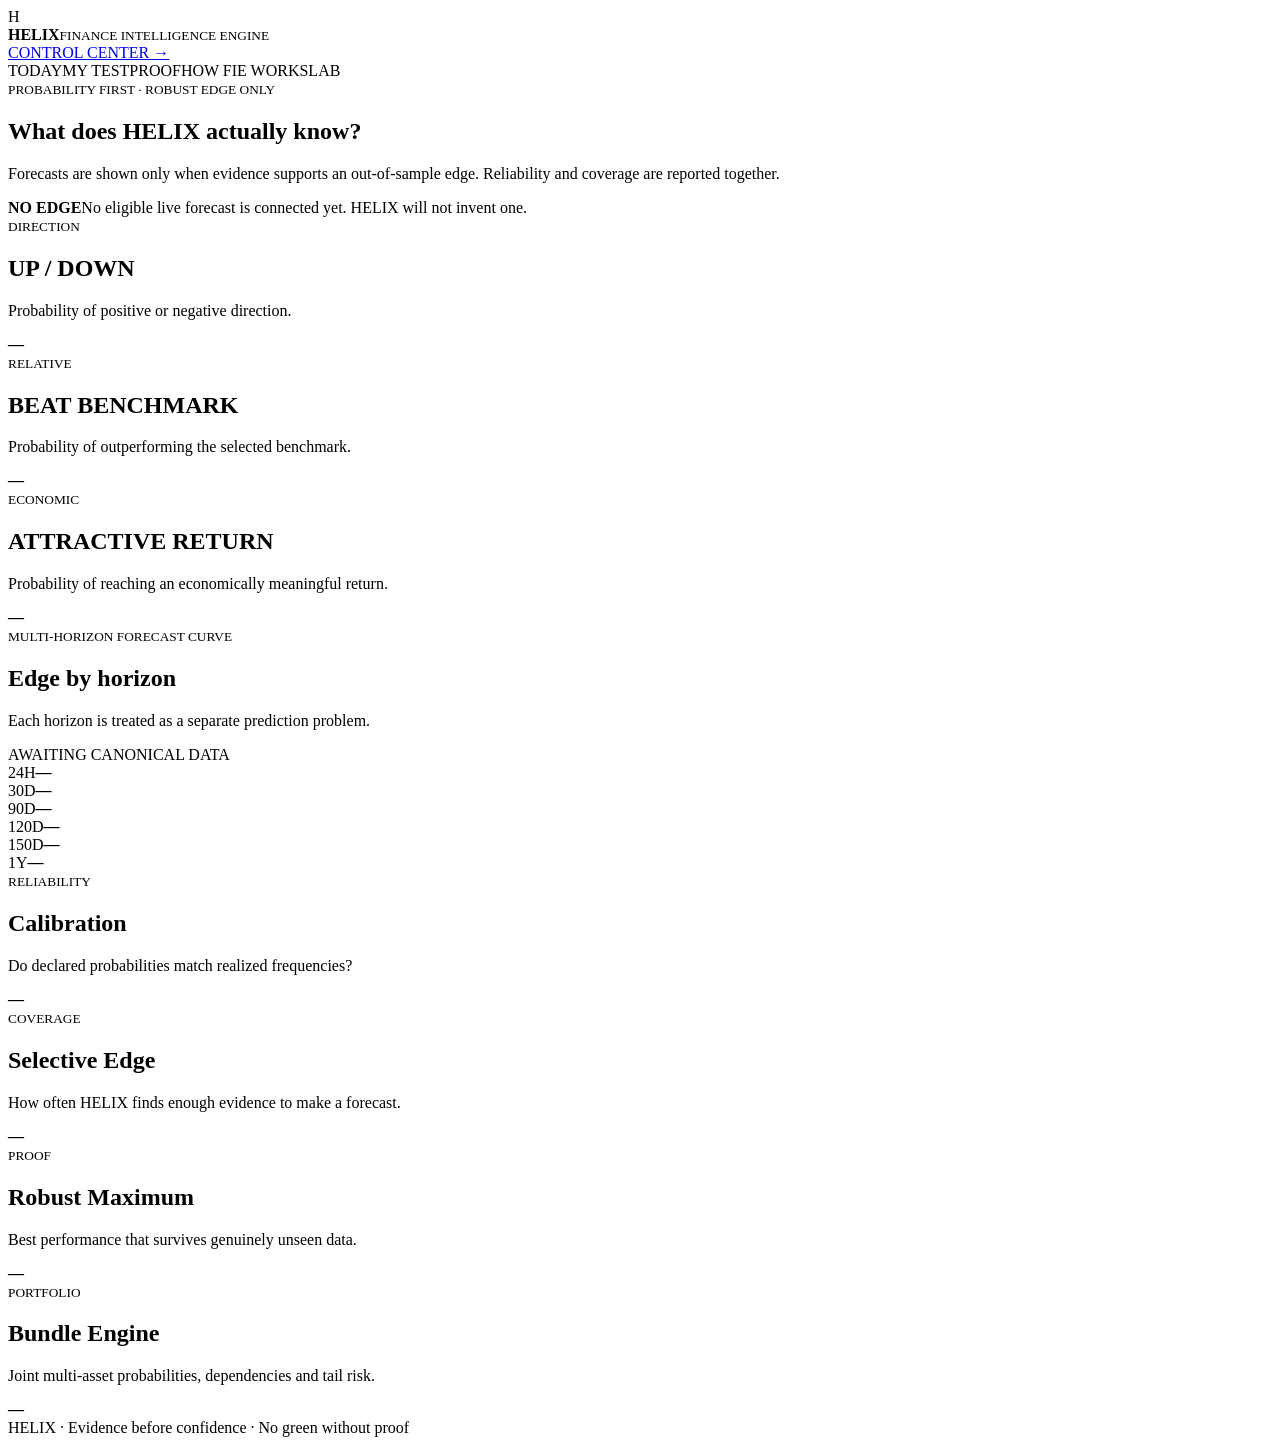
==== index.html @ f45cf0b1 "Bootstrap HELIX FIE front end and control center shell" ====
<!doctype html>
<html lang="en">
<head><meta charset="utf-8"><meta name="viewport" content="width=device-width,initial-scale=1"><meta name="theme-color" content="#05070b"><title>HELIX · FIE</title><link rel="stylesheet" href="/assets/helix.css"></head>
<body>
<div class="shell">
<header><div class="brand"><span class="mark">H</span><div><b>HELIX</b><small>FINANCE INTELLIGENCE ENGINE</small></div></div><a class="control" href="/control/">CONTROL CENTER →</a></header>
<nav><a class="active">TODAY</a><a>MY TEST</a><a>PROOF</a><a>HOW FIE WORKS</a><a>LAB</a></nav>
<main>
<section class="hero"><small>PROBABILITY FIRST · ROBUST EDGE ONLY</small><h1>What does HELIX actually know?</h1><p>Forecasts are shown only when evidence supports an out-of-sample edge. Reliability and coverage are reported together.</p><div class="state"><i></i><div><b>NO EDGE</b><span>No eligible live forecast is connected yet. HELIX will not invent one.</span></div></div></section>
<section class="grid metrics"><article><small>DIRECTION</small><h2>UP / DOWN</h2><p>Probability of positive or negative direction.</p><strong>—</strong></article><article><small>RELATIVE</small><h2>BEAT BENCHMARK</h2><p>Probability of outperforming the selected benchmark.</p><strong>—</strong></article><article><small>ECONOMIC</small><h2>ATTRACTIVE RETURN</h2><p>Probability of reaching an economically meaningful return.</p><strong>—</strong></article></section>
<section class="panel"><div class="panelhead"><div><small>MULTI-HORIZON FORECAST CURVE</small><h2>Edge by horizon</h2><p>Each horizon is treated as a separate prediction problem.</p></div><span>AWAITING CANONICAL DATA</span></div><div class="horizons"><div>24H<b>—</b></div><div>30D<b>—</b></div><div>90D<b>—</b></div><div>120D<b>—</b></div><div>150D<b>—</b></div><div>1Y<b>—</b></div></div></section>
<section class="grid"><article><small>RELIABILITY</small><h2>Calibration</h2><p>Do declared probabilities match realized frequencies?</p><strong>—</strong></article><article><small>COVERAGE</small><h2>Selective Edge</h2><p>How often HELIX finds enough evidence to make a forecast.</p><strong>—</strong></article><article><small>PROOF</small><h2>Robust Maximum</h2><p>Best performance that survives genuinely unseen data.</p><strong>—</strong></article><article><small>PORTFOLIO</small><h2>Bundle Engine</h2><p>Joint multi-asset probabilities, dependencies and tail risk.</p><strong>—</strong></article></section>
</main><footer>HELIX · Evidence before confidence · No green without proof</footer></div>
</body></html>
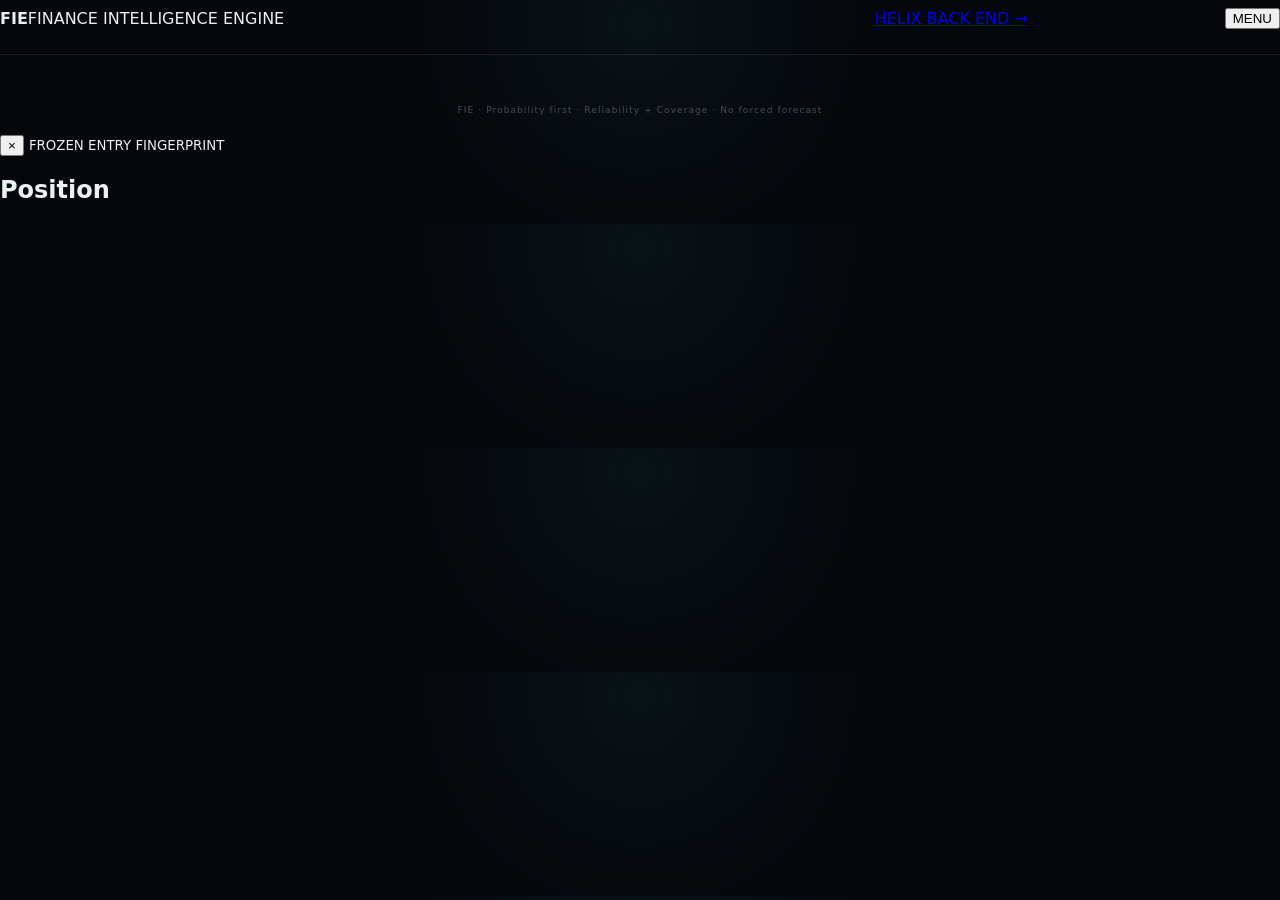
==== commit 22e718b3: "Rebuild FIE consumer front end around canonical journey" ====
--- a/index.html
+++ b/index.html
@@ -1,14 +1,30 @@
 <!doctype html>
 <html lang="en">
-<head><meta charset="utf-8"><meta name="viewport" content="width=device-width,initial-scale=1"><meta name="theme-color" content="#05070b"><title>HELIX · FIE</title><link rel="stylesheet" href="/assets/helix.css"></head>
-<body>
-<div class="shell">
-<header><div class="brand"><span class="mark">H</span><div><b>HELIX</b><small>FINANCE INTELLIGENCE ENGINE</small></div></div><a class="control" href="/control/">CONTROL CENTER →</a></header>
-<nav><a class="active">TODAY</a><a>MY TEST</a><a>PROOF</a><a>HOW FIE WORKS</a><a>LAB</a></nav>
-<main>
-<section class="hero"><small>PROBABILITY FIRST · ROBUST EDGE ONLY</small><h1>What does HELIX actually know?</h1><p>Forecasts are shown only when evidence supports an out-of-sample edge. Reliability and coverage are reported together.</p><div class="state"><i></i><div><b>NO EDGE</b><span>No eligible live forecast is connected yet. HELIX will not invent one.</span></div></div></section>
-<section class="grid metrics"><article><small>DIRECTION</small><h2>UP / DOWN</h2><p>Probability of positive or negative direction.</p><strong>—</strong></article><article><small>RELATIVE</small><h2>BEAT BENCHMARK</h2><p>Probability of outperforming the selected benchmark.</p><strong>—</strong></article><article><small>ECONOMIC</small><h2>ATTRACTIVE RETURN</h2><p>Probability of reaching an economically meaningful return.</p><strong>—</strong></article></section>
-<section class="panel"><div class="panelhead"><div><small>MULTI-HORIZON FORECAST CURVE</small><h2>Edge by horizon</h2><p>Each horizon is treated as a separate prediction problem.</p></div><span>AWAITING CANONICAL DATA</span></div><div class="horizons"><div>24H<b>—</b></div><div>30D<b>—</b></div><div>90D<b>—</b></div><div>120D<b>—</b></div><div>150D<b>—</b></div><div>1Y<b>—</b></div></div></section>
-<section class="grid"><article><small>RELIABILITY</small><h2>Calibration</h2><p>Do declared probabilities match realized frequencies?</p><strong>—</strong></article><article><small>COVERAGE</small><h2>Selective Edge</h2><p>How often HELIX finds enough evidence to make a forecast.</p><strong>—</strong></article><article><small>PROOF</small><h2>Robust Maximum</h2><p>Best performance that survives genuinely unseen data.</p><strong>—</strong></article><article><small>PORTFOLIO</small><h2>Bundle Engine</h2><p>Joint multi-asset probabilities, dependencies and tail risk.</p><strong>—</strong></article></section>
-</main><footer>HELIX · Evidence before confidence · No green without proof</footer></div>
-</body></html>+<head>
+<meta charset="utf-8">
+<meta name="viewport" content="width=device-width,initial-scale=1,viewport-fit=cover">
+<meta name="theme-color" content="#05070b">
+<title>FIE · Finance Intelligence Engine</title>
+<link rel="stylesheet" href="/assets/helix.css">
+</head>
+<body class="fie-body">
+<div class="fie-shell">
+<header class="fie-top">
+  <div class="fie-brand"><b>FIE</b><span>FINANCE INTELLIGENCE ENGINE</span></div>
+  <nav id="fie-nav" class="fie-nav" aria-label="FIE navigation"></nav>
+  <div class="top-spacer"></div>
+  <a class="backend-link" href="/control/">HELIX BACK END →</a>
+  <button id="mobile-cycle" class="mobile-cycle" type="button">MENU</button>
+</header>
+<main id="fie-main"></main>
+<footer class="fie-footer">FIE · Probability first · Reliability + Coverage · No forced forecast</footer>
+</div>
+<aside id="fie-drawer" class="fie-drawer" aria-hidden="true">
+  <button id="drawer-close" class="drawer-close" type="button">×</button>
+  <small>FROZEN ENTRY FINGERPRINT</small>
+  <h2 id="drawer-title">Position</h2>
+  <div id="drawer-body"></div>
+</aside>
+<script src="/assets/fie-app.js"></script>
+</body>
+</html>
--- a/assets/helix.css
+++ b/assets/helix.css
@@ -0,0 +1 @@
+*{box-sizing:border-box}body{margin:0;background:#05070b;color:#e9f1f3;font-family:Inter,ui-sans-serif,system-ui,-apple-system,sans-serif;background-image:radial-gradient(circle at 50% 10%,#102a2e55,transparent 35%)}.shell{max-width:1500px;margin:auto;padding:22px}header{display:flex;align-items:center;justify-content:space-between;border-bottom:1px solid #ffffff12;padding-bottom:18px}.brand{display:flex;gap:12px;align-items:center}.brand b{letter-spacing:.22em}.brand small{display:block;color:#7e9297;font-size:9px;letter-spacing:.18em;margin-top:4px}.mark{display:grid;place-items:center;width:38px;height:38px;border:1px solid #62e6da88;border-radius:50%;color:#77f1e5;box-shadow:0 0 28px #55e6d433}.control{font-size:11px;letter-spacing:.12em;color:#7cf0e5;text-decoration:none;border:1px solid #6be7db55;padding:10px 14px;border-radius:999px}nav{display:flex;gap:8px;overflow:auto;padding:18px 0}nav a{white-space:nowrap;padding:8px 13px;font-size:10px;letter-spacing:.12em;color:#71858a}.active{color:#7ff3e8!important;border-bottom:1px solid #7ff3e8}.hero{padding:70px 0 35px;max-width:920px}.hero>small,.panelhead small,article small{font-size:9px;letter-spacing:.18em;color:#62d9cf}.hero h1{font-size:clamp(38px,6vw,82px);line-height:.95;margin:13px 0 20px;letter-spacing:-.055em}.hero p{color:#8fa0a5;max-width:650px;line-height:1.6}.state{margin-top:30px;display:flex;gap:14px;align-items:center;border:1px solid #c5a45c44;background:#c5a45c0a;padding:17px;border-radius:14px;width:min(600px,100%)}.state i{width:9px;height:9px;border-radius:50%;background:#c9aa62;box-shadow:0 0 15px #c9aa62}.state b{display:block;color:#ddc47f;letter-spacing:.15em;font-size:12px}.state span{display:block;color:#8e9693;font-size:11px;margin-top:4px}.grid{display:grid;grid-template-columns:repeat(4,1fr);gap:10px;margin:10px 0}.metrics{grid-template-columns:repeat(3,1fr)}article,.panel{border:1px solid #ffffff12;background:linear-gradient(145deg,#0b1015dd,#070a0edd);border-radius:15px;padding:20px;min-height:150px}article h2{font-size:13px;letter-spacing:.08em;margin:10px 0}article p{font-size:11px;color:#74858a;line-height:1.5;min-height:35px}article strong{font-size:28px;color:#9db0b4;font-weight:400}.panel{margin:10px 0}.panelhead{display:flex;justify-content:space-between;gap:20px;align-items:start}.panelhead h2{margin:7px 0 0}.panelhead p{color:#718287;font-size:11px}.panelhead>span{font-size:9px;letter-spacing:.1em;color:#a78d56;border:1px solid #a78d5644;padding:8px;border-radius:999px}.horizons{display:grid;grid-template-columns:repeat(6,1fr);gap:8px;margin-top:22px}.horizons div{padding:18px 10px;text-align:center;border:1px solid #ffffff0e;border-radius:12px;color:#6e8186;font-size:10px}.horizons b{display:block;font-size:24px;color:#93a6aa;margin-top:8px}footer{text-align:center;color:#405055;font-size:9px;letter-spacing:.12em;padding:50px 0 20px}@media(max-width:800px){.grid,.metrics{grid-template-columns:1fr 1fr}.horizons{grid-template-columns:repeat(3,1fr)}.hero{padding-top:45px}}@media(max-width:520px){.shell{padding:14px}.grid,.metrics{grid-template-columns:1fr}.panelhead{display:block}.panelhead>span{display:inline-block;margin-top:10px}header .control{font-size:8px}.hero h1{font-size:46px}}
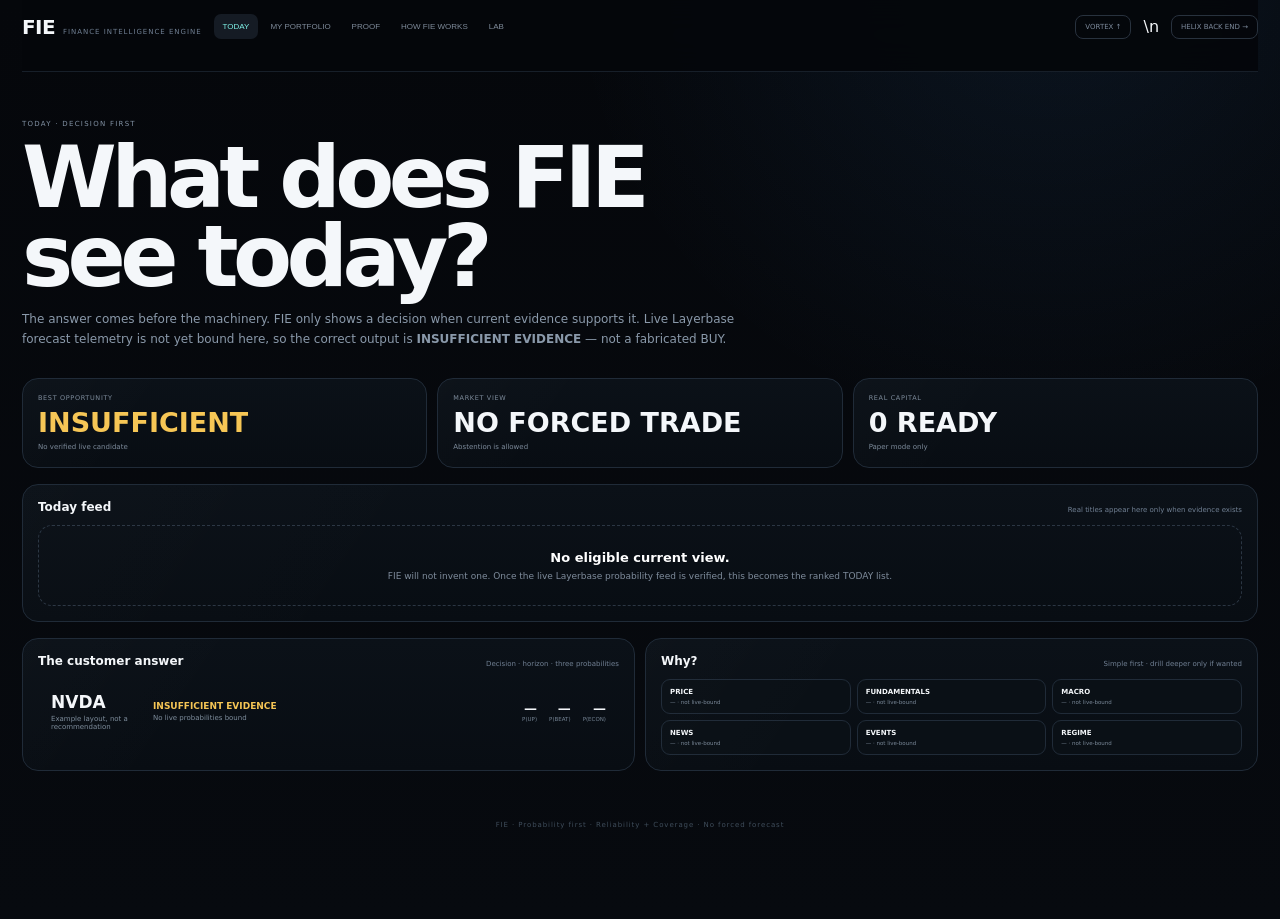
==== commit 300eeb49: "Link FIE to VORTEX master shell" ====
--- a/index.html
+++ b/index.html
@@ -13,7 +13,7 @@
   <div class="fie-brand"><b>FIE</b><span>FINANCE INTELLIGENCE ENGINE</span></div>
   <nav id="fie-nav" class="fie-nav" aria-label="FIE navigation"></nav>
   <div class="top-spacer"></div>
-  <a class="backend-link" href="/control/">HELIX BACK END →</a>
+  <a class="backend-link" href="/vortex/">VORTEX ↑</a>\n  <a class="backend-link" href="/control/">HELIX BACK END →</a>
   <button id="mobile-cycle" class="mobile-cycle" type="button">MENU</button>
 </header>
 <main id="fie-main"></main>
--- a/assets/helix.css
+++ b/assets/helix.css
@@ -1 +1,30 @@
-*{box-sizing:border-box}body{margin:0;background:#05070b;color:#e9f1f3;font-family:Inter,ui-sans-serif,system-ui,-apple-system,sans-serif;background-image:radial-gradient(circle at 50% 10%,#102a2e55,transparent 35%)}.shell{max-width:1500px;margin:auto;padding:22px}header{display:flex;align-items:center;justify-content:space-between;border-bottom:1px solid #ffffff12;padding-bottom:18px}.brand{display:flex;gap:12px;align-items:center}.brand b{letter-spacing:.22em}.brand small{display:block;color:#7e9297;font-size:9px;letter-spacing:.18em;margin-top:4px}.mark{display:grid;place-items:center;width:38px;height:38px;border:1px solid #62e6da88;border-radius:50%;color:#77f1e5;box-shadow:0 0 28px #55e6d433}.control{font-size:11px;letter-spacing:.12em;color:#7cf0e5;text-decoration:none;border:1px solid #6be7db55;padding:10px 14px;border-radius:999px}nav{display:flex;gap:8px;overflow:auto;padding:18px 0}nav a{white-space:nowrap;padding:8px 13px;font-size:10px;letter-spacing:.12em;color:#71858a}.active{color:#7ff3e8!important;border-bottom:1px solid #7ff3e8}.hero{padding:70px 0 35px;max-width:920px}.hero>small,.panelhead small,article small{font-size:9px;letter-spacing:.18em;color:#62d9cf}.hero h1{font-size:clamp(38px,6vw,82px);line-height:.95;margin:13px 0 20px;letter-spacing:-.055em}.hero p{color:#8fa0a5;max-width:650px;line-height:1.6}.state{margin-top:30px;display:flex;gap:14px;align-items:center;border:1px solid #c5a45c44;background:#c5a45c0a;padding:17px;border-radius:14px;width:min(600px,100%)}.state i{width:9px;height:9px;border-radius:50%;background:#c9aa62;box-shadow:0 0 15px #c9aa62}.state b{display:block;color:#ddc47f;letter-spacing:.15em;font-size:12px}.state span{display:block;color:#8e9693;font-size:11px;margin-top:4px}.grid{display:grid;grid-template-columns:repeat(4,1fr);gap:10px;margin:10px 0}.metrics{grid-template-columns:repeat(3,1fr)}article,.panel{border:1px solid #ffffff12;background:linear-gradient(145deg,#0b1015dd,#070a0edd);border-radius:15px;padding:20px;min-height:150px}article h2{font-size:13px;letter-spacing:.08em;margin:10px 0}article p{font-size:11px;color:#74858a;line-height:1.5;min-height:35px}article strong{font-size:28px;color:#9db0b4;font-weight:400}.panel{margin:10px 0}.panelhead{display:flex;justify-content:space-between;gap:20px;align-items:start}.panelhead h2{margin:7px 0 0}.panelhead p{color:#718287;font-size:11px}.panelhead>span{font-size:9px;letter-spacing:.1em;color:#a78d56;border:1px solid #a78d5644;padding:8px;border-radius:999px}.horizons{display:grid;grid-template-columns:repeat(6,1fr);gap:8px;margin-top:22px}.horizons div{padding:18px 10px;text-align:center;border:1px solid #ffffff0e;border-radius:12px;color:#6e8186;font-size:10px}.horizons b{display:block;font-size:24px;color:#93a6aa;margin-top:8px}footer{text-align:center;color:#405055;font-size:9px;letter-spacing:.12em;padding:50px 0 20px}@media(max-width:800px){.grid,.metrics{grid-template-columns:1fr 1fr}.horizons{grid-template-columns:repeat(3,1fr)}.hero{padding-top:45px}}@media(max-width:520px){.shell{padding:14px}.grid,.metrics{grid-template-columns:1fr}.panelhead{display:block}.panelhead>span{display:inline-block;margin-top:10px}header .control{font-size:8px}.hero h1{font-size:46px}}+*{box-sizing:border-box}body{margin:0;background:#05070b;color:#e9f1f3;font-family:Inter,ui-sans-serif,system-ui,-apple-system,sans-serif;background-image:radial-gradient(circle at 50% 10%,#102a2e55,transparent 35%)}.shell{max-width:1500px;margin:auto;padding:22px}header{display:flex;align-items:center;justify-content:space-between;border-bottom:1px solid #ffffff12;padding-bottom:18px}.brand{display:flex;gap:12px;align-items:center}.brand b{letter-spacing:.22em}.brand small{display:block;color:#7e9297;font-size:9px;letter-spacing:.18em;margin-top:4px}.mark{display:grid;place-items:center;width:38px;height:38px;border:1px solid #62e6da88;border-radius:50%;color:#77f1e5;box-shadow:0 0 28px #55e6d433}.control{font-size:11px;letter-spacing:.12em;color:#7cf0e5;text-decoration:none;border:1px solid #6be7db55;padding:10px 14px;border-radius:999px}nav{display:flex;gap:8px;overflow:auto;padding:18px 0}nav a{white-space:nowrap;padding:8px 13px;font-size:10px;letter-spacing:.12em;color:#71858a}.active{color:#7ff3e8!important;border-bottom:1px solid #7ff3e8}.hero{padding:70px 0 35px;max-width:920px}.hero>small,.panelhead small,article small{font-size:9px;letter-spacing:.18em;color:#62d9cf}.hero h1{font-size:clamp(38px,6vw,82px);line-height:.95;margin:13px 0 20px;letter-spacing:-.055em}.hero p{color:#8fa0a5;max-width:650px;line-height:1.6}.state{margin-top:30px;display:flex;gap:14px;align-items:center;border:1px solid #c5a45c44;background:#c5a45c0a;padding:17px;border-radius:14px;width:min(600px,100%)}.state i{width:9px;height:9px;border-radius:50%;background:#c9aa62;box-shadow:0 0 15px #c9aa62}.state b{display:block;color:#ddc47f;letter-spacing:.15em;font-size:12px}.state span{display:block;color:#8e9693;font-size:11px;margin-top:4px}.grid{display:grid;grid-template-columns:repeat(4,1fr);gap:10px;margin:10px 0}.metrics{grid-template-columns:repeat(3,1fr)}article,.panel{border:1px solid #ffffff12;background:linear-gradient(145deg,#0b1015dd,#070a0edd);border-radius:15px;padding:20px;min-height:150px}article h2{font-size:13px;letter-spacing:.08em;margin:10px 0}article p{font-size:11px;color:#74858a;line-height:1.5;min-height:35px}article strong{font-size:28px;color:#9db0b4;font-weight:400}.panel{margin:10px 0}.panelhead{display:flex;justify-content:space-between;gap:20px;align-items:start}.panelhead h2{margin:7px 0 0}.panelhead p{color:#718287;font-size:11px}.panelhead>span{font-size:9px;letter-spacing:.1em;color:#a78d56;border:1px solid #a78d5644;padding:8px;border-radius:999px}.horizons{display:grid;grid-template-columns:repeat(6,1fr);gap:8px;margin-top:22px}.horizons div{padding:18px 10px;text-align:center;border:1px solid #ffffff0e;border-radius:12px;color:#6e8186;font-size:10px}.horizons b{display:block;font-size:24px;color:#93a6aa;margin-top:8px}footer{text-align:center;color:#405055;font-size:9px;letter-spacing:.12em;padding:50px 0 20px}@media(max-width:800px){.grid,.metrics{grid-template-columns:1fr 1fr}.horizons{grid-template-columns:repeat(3,1fr)}.hero{padding-top:45px}}@media(max-width:520px){.shell{padding:14px}.grid,.metrics{grid-template-columns:1fr}.panelhead{display:block}.panelhead>span{display:inline-block;margin-top:10px}header .control{font-size:8px}.hero h1{font-size:46px}}
+
+/* FIE CONSUMER V6 — canonical customer surface */
+.fie-body{margin:0;background:#05070b;color:#f4f7fa;font-family:Inter,ui-sans-serif,system-ui,-apple-system,BlinkMacSystemFont,"Segoe UI",sans-serif;background-image:radial-gradient(circle at 82% -5%,rgba(74,163,255,.09),transparent 34%),linear-gradient(180deg,#05070b,#070a0f);min-height:100vh}
+.fie-shell{max-width:1480px;margin:auto;padding:0 22px 80px}
+.fie-top{height:72px;display:flex;align-items:center;gap:12px;position:sticky;top:0;z-index:50;background:rgba(5,7,11,.94);backdrop-filter:blur(16px);border-bottom:1px solid #171f29}
+.fie-brand{display:flex;align-items:baseline;gap:8px;white-space:nowrap}.fie-brand b{font-size:20px;letter-spacing:-.03em}.fie-brand span{font-size:7px;color:#718094;letter-spacing:.14em}
+.fie-nav{display:flex;gap:3px;overflow:auto;scrollbar-width:none}.fie-nav::-webkit-scrollbar{display:none}.fie-nav button{border:0;background:transparent;color:#7f8b9a;padding:8px 9px;border-radius:7px;font-size:8px;white-space:nowrap;cursor:pointer}.fie-nav button.active{background:#151b24;color:white}
+.top-spacer{flex:1}.backend-link{text-decoration:none;color:#7d8b9c;border:1px solid #28323e;border-radius:8px;padding:7px 9px;font-size:7px;white-space:nowrap}.mobile-cycle{display:none;border:1px solid #28323e;background:#101720;color:white;border-radius:8px;padding:8px;font-size:8px}
+.fie-view{animation:fieIn .28s ease}@keyframes fieIn{from{opacity:0;transform:translateY(5px)}to{opacity:1;transform:none}}
+.fie-hero{padding:48px 0 28px}.fie-eyebrow{font-size:7px;letter-spacing:.18em;color:#8292a4;text-transform:uppercase}.fie-headline{font-size:clamp(42px,7vw,86px);font-weight:900;letter-spacing:-.065em;line-height:.92;margin:10px 0 14px}.fie-sub{font-size:12px;line-height:1.65;color:#8a99aa;max-width:760px}
+.fie-grid{display:grid;gap:10px}.fie-c2{grid-template-columns:1fr 1fr}.fie-c3{grid-template-columns:repeat(3,1fr)}.fie-c4{grid-template-columns:repeat(4,1fr)}.fie-section{margin-top:16px}
+.fie-card{border:1px solid #202b38;background:linear-gradient(180deg,#0b1118,#080d13);border-radius:16px;padding:15px;position:relative;overflow:hidden}.fie-card:after{content:"";position:absolute;inset:0;pointer-events:none;background:linear-gradient(125deg,rgba(255,255,255,.012),transparent 34%)}
+.fie-title-row{display:flex;justify-content:space-between;gap:10px;align-items:end;margin-bottom:11px}.fie-title-row h2{margin:0;font-size:12px}.fie-title-row span{font-size:7px;color:#718094}.fie-metric small{display:block;color:#7d8b9b;font-size:6.5px;letter-spacing:.1em;text-transform:uppercase}.fie-metric b{display:block;font-size:27px;margin-top:5px}.fie-metric span{display:block;font-size:7px;color:#7c8a9a;margin-top:4px;line-height:1.45}
+.fie-green{color:#35d88b!important}.fie-amber{color:#f6c655!important}.fie-red{color:#ff6672!important}.fie-blue{color:#4aa3ff!important}.fie-gold{color:#d9b36c!important}
+.fie-empty{border:1px dashed #2b3643;border-radius:14px;padding:24px;text-align:center;color:#7f8c9c;font-size:9px}.fie-empty b{display:block;color:white;font-size:13px;margin-bottom:6px}
+.fie-decision{display:grid;grid-template-columns:90px 1fr auto;gap:12px;align-items:center;padding:13px;border-bottom:1px solid #171f29}.fie-decision:last-child{border-bottom:0}.fie-ticker{font-size:17px;font-weight:900}.fie-company{font-size:7px;color:#7e8d9c;margin-top:3px}.fie-edge{font-size:9px;font-weight:800}.fie-prob{display:flex;gap:12px}.fie-prob div{text-align:right}.fie-prob b{display:block;font-size:13px}.fie-prob span{display:block;font-size:5.5px;color:#758494}
+.fie-tools{display:grid;grid-template-columns:repeat(3,1fr);gap:6px}.fie-tool{border:1px solid #202b38;border-radius:9px;padding:8px;background:#0a1016}.fie-tool b{display:block;font-size:7px}.fie-tool span{display:block;font-size:5.5px;color:#798797;margin-top:3px}
+.fie-tabs{display:flex;gap:5px;flex-wrap:wrap}.fie-tabs button{border:1px solid #2a3543;background:#0c1219;color:#7f8c9b;border-radius:999px;padding:7px 9px;font-size:7px;cursor:pointer}.fie-tabs button.active{background:white;color:#05070b}
+.fie-portfolio-hero{display:grid;grid-template-columns:.82fr 1.18fr;gap:10px}.fie-big-money{font-size:54px;font-weight:900;letter-spacing:-.06em}.fie-budget-form{display:grid;grid-template-columns:1fr auto;gap:7px;margin-top:16px}.fie-input,.fie-select{background:#090e14;color:white;border:1px solid #273341;border-radius:9px;padding:10px;font-size:9px;width:100%}.fie-btn{border:1px solid #344151;background:#111924;color:white;border-radius:9px;padding:9px 11px;font-size:8px;cursor:pointer}.fie-btn.primary{background:white;color:#05070b;border-color:white;font-weight:800}
+.fie-chart{height:245px;border:1px solid #1f2a36;border-radius:14px;background:linear-gradient(180deg,#0a1017,#080c12);overflow:hidden}.fie-chart svg{width:100%;height:100%}.fie-chart .gridline{stroke:#1a2530;stroke-width:1}.fie-chart .line{fill:none;stroke:#fff;stroke-width:3}.fie-chart .bench{fill:none;stroke:#637388;stroke-width:2;stroke-dasharray:6 6}
+.fie-positions{display:grid;grid-template-columns:repeat(2,1fr);gap:9px}.fie-position{border:1px solid #202b38;border-radius:14px;padding:13px;background:#0a1016}.fie-position-top{display:flex;justify-content:space-between;gap:10px}.fie-price{font-size:20px;font-weight:900;margin-top:9px}.fie-micro{display:grid;grid-template-columns:repeat(3,1fr);gap:5px;margin-top:9px}.fie-micro div{background:#0d141d;border-radius:8px;padding:7px}.fie-micro b{display:block;font-size:10px}.fie-micro span{display:block;font-size:5px;color:#728194;margin-top:3px}
+.fie-form{display:grid;grid-template-columns:1fr 1fr 1fr 1fr auto;gap:7px}.fie-stock-grid{display:grid;grid-template-columns:repeat(3,1fr);gap:9px}.fie-stock{border:1px solid #202b38;border-radius:14px;padding:13px;background:#0a1016}.fie-stock b{font-size:10px}.fie-stock p{font-size:7px;color:#7c8a9a;line-height:1.5}.fie-watch{font-size:7px;color:#4aa3ff;margin-top:6px}
+.fie-proof-grid{display:grid;grid-template-columns:repeat(4,1fr);gap:9px}.fie-proof-stage{border:1px solid #242f3b;border-radius:14px;padding:14px;background:#0a1016}.fie-proof-stage b{font-size:11px}.fie-proof-stage span{display:block;font-size:7px;color:#7b8998;margin-top:5px}
+.fie-how{display:grid;grid-template-columns:repeat(5,1fr);gap:9px}.fie-how-step{border:1px solid #222d38;border-radius:14px;padding:14px;min-height:145px;position:relative}.fie-how-step:not(:last-child):after{content:"→";position:absolute;right:-13px;top:56px;color:#66778a}.fie-how-step i{font-style:normal;font-size:23px}.fie-how-step b{display:block;font-size:9px;margin-top:12px}.fie-how-step span{display:block;font-size:7px;color:#7c8999;margin-top:6px;line-height:1.5}
+.fie-lab-grid{display:grid;grid-template-columns:repeat(3,1fr);gap:9px}.fie-lab-card{border:1px solid #202b38;border-radius:14px;padding:13px;background:#0a1016}.fie-lab-card b{font-size:10px}.fie-lab-card p{font-size:7px;color:#7c8a9a;line-height:1.5}
+.fie-table-wrap{overflow:auto}.fie-table{width:100%;border-collapse:collapse;font-size:8px;min-width:720px}.fie-table th,.fie-table td{padding:7px;border-bottom:1px solid #1b2530;text-align:left}.fie-table th{color:#778797;font-weight:600}
+.fie-drawer{position:fixed;right:-450px;top:0;width:min(420px,94vw);height:100vh;background:#0b1017;border-left:1px solid #28323e;z-index:90;transition:right .2s;padding:18px;overflow:auto}.fie-drawer.open{right:0}.fie-drawer small{font-size:6.5px;color:#758494;letter-spacing:.13em}.fie-drawer h2{font-size:25px;margin:8px 0 16px}.drawer-close{float:right;border:1px solid #2a3543;background:#101720;color:white;width:32px;height:32px;border-radius:50%;cursor:pointer}.fie-footer{text-align:center;color:#3f4d5b;font-size:7px;letter-spacing:.13em;padding:50px 0 10px}
+@media(max-width:900px){.fie-nav{display:none}.mobile-cycle{display:block}.fie-shell{padding:0 12px 70px}.fie-top{height:62px}.fie-portfolio-hero,.fie-c2,.fie-c3,.fie-c4,.fie-proof-grid,.fie-lab-grid{grid-template-columns:1fr}.fie-positions{grid-template-columns:1fr}.fie-how{grid-template-columns:1fr 1fr}.fie-form{grid-template-columns:1fr 1fr}.fie-stock-grid{grid-template-columns:1fr}.fie-headline{font-size:52px}.fie-decision{grid-template-columns:64px 1fr}.fie-decision .fie-prob{grid-column:1/-1;justify-content:space-between}}
+@media(max-width:520px){.backend-link{display:none}.fie-how{grid-template-columns:1fr}.fie-form{grid-template-columns:1fr}.fie-big-money{font-size:43px}}
